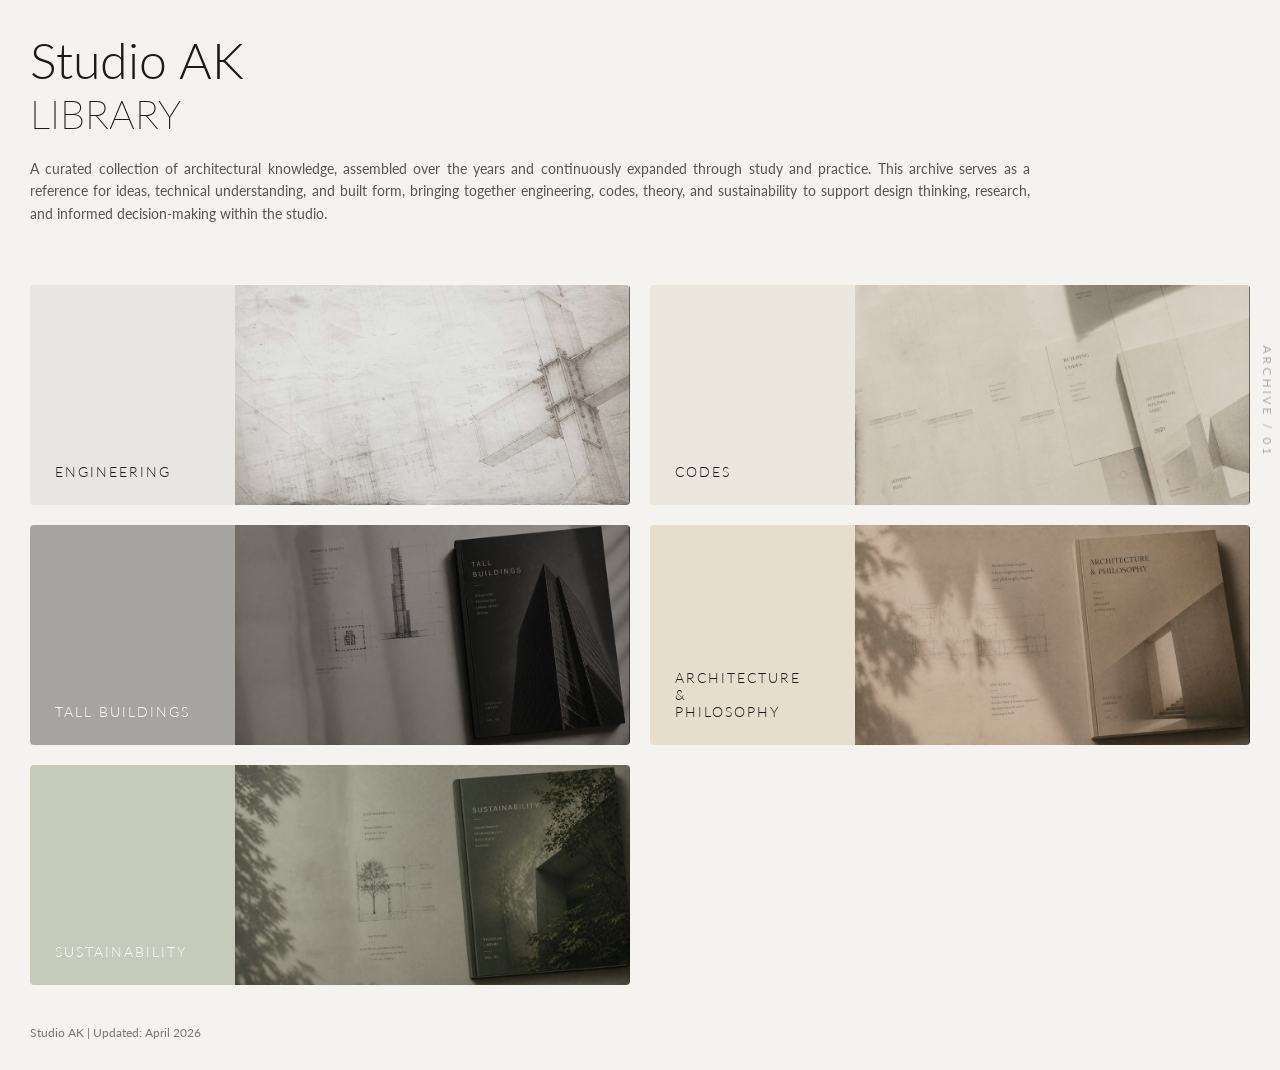
==== index.html @ ef38e957 "Create index.html" ====
<!DOCTYPE html>
<html lang="en">
<head>
<meta charset="UTF-8">
<meta name="viewport" content="width=device-width, initial-scale=1.0">
<title>Studio AK Library</title>

<!-- CSS -->
<link rel="stylesheet" href="styles.css">

<!-- Google Fonts -->
<link href="https://fonts.googleapis.com/css2?family=Playfair+Display:wght@400;600&family=Inter:wght@300;400&display=swap" rel="stylesheet">
<link href="https://fonts.googleapis.com/css2?family=Lato:ital,wght@0,100;0,300;0,400;0,700;0,900;1,100;1,300;1,400;1,700;1,900&display=swap" rel="stylesheet">

</head>



<body>

<div class="container">

    <!-- HERO -->
    <div class="hero">
        <a href="Index.html" class="hero-brand-link">
        <h1>Studio AK</h1> 
        <h2>LIBRARY</h2>  
        </a>
        <p>
            A curated collection of architectural knowledge, assembled over the years and continuously expanded through study and practice. This archive serves as a reference for ideas, technical understanding, and built form, bringing together engineering, codes, theory, and sustainability to support design thinking, research, and informed decision-making within the studio.
        </p>
    </div>

    <!-- GRID -->
    <div class="grid">

        <a href="engineering.html" class="tile engineering">
            <span>ENGINEERING</span>
        </a>

        <a href="codes.html" class="tile codes">
            <span>CODES</span>
        </a>

        <a href="tall.html" class="tile tall">
            <span>TALL BUILDINGS</span>
        </a>

        <a href="philosophy.html" class="tile philosophy">
            <span>ARCHITECTURE <br> & <br>PHILOSOPHY</span>
        </a>

        <a href="sustainability.html" class="tile sustainability">
            <span>SUSTAINABILITY</span>
        </a>

    </div>

    <!-- FOOTER -->
    <div class="footer">
        <div>Studio AK | Updated: April 2026</div>
        
    </div>

</div>

<div class="side-text">ARCHIVE / 01</div>

</body>
</html>
---- styles.css ----
/* RESET */
* {
    margin: 0;
    padding: 0;
    box-sizing: border-box;
}

/* BODY */
body {
    font-family: "Lato", sans-serif;
    background: #f5f3ef;
    color: #1a1a1a;
    padding: 30px;
}

/* CONTAINER */
.container {
    max-width: 1400px;
    width: 100%;
    margin: auto;
}

/* HERO */
.hero h1 {
  font-family: "Lato", sans-serif;
  font-weight: 300;
  font-style: normal;
  font-size: 50px;
}

.hero h2 {
  font-family: "Lato", sans-serif;
  font-weight: 200;
  font-style: normal;
  font-size: 40px;
}

.hero p {
    margin-top: 20px;
    max-width: 1000px;
    font-size: 14px;
    line-height: 1.6;
    color: #555;
    text-align: justify;
    text-justify: inter-word;   
    hyphens: auto;
}

/* HERO - subpage */
.hero-subpage {
    display: flex;
    align-items: center;
    gap: 32px;
}

.hero-brand {
    display: flex;
    flex-direction: column;
}

.hero-brand-link {
    text-decoration: none;
    color: inherit;
    display: inline-block;
}

.hero-brand-link:hover h1,
.hero-brand-link:hover h2 {
    opacity: 0.6;
    transition: opacity 0.2s ease;
}

.hero-divider {
    width: 1px;
    height: 72px;
    background-color: #bbb;
     flex-shrink: 0;
}

.hero-category {
    font-family: "Lato", sans-serif;
    font-weight: 400;
    font-size: 30px;
    letter-spacing: 4px;
    margin: 0;
    color: #575656;
    
}

/* GRID */
.grid {
    font-family: "Lato", sans-serif;
    font-weight: 300;
    font-style: bold;
    margin-top: 60px;
    display: grid;
    grid-template-columns: repeat(2, 1fr);
    grid-auto-rows: 220px;
    gap: 20px;
    
}

/* BOOK GRID */
.book-grid {
    margin-top: 50px;
    display: grid;
    grid-template-columns: repeat(4, 1fr);
    gap: 60px 5px;
}

/* BOOK ITEM */
.book {
    display: flex;
    flex-direction: column;
}

/* IMAGE */
.book img {
    width: 100%;
    aspect-ratio: 2 / 3;  
    width: 160px;
    height:250px;
    object-fit:scale-down;
    border-radius: 1px;
    transition: transform 0.3s ease;
}

/* TITLE */
.book p {
    margin-top: 0px;
    width: 160px;
    text-align: center;
    font-size: 13px;
    line-height: 1.4;
    color: #444;
}

/* HOVER */
.book:hover img {
    transform: scale(1.03);
}

/* TILE */
.tile {
    position: relative;
    padding: 25px;
    display: flex;
    align-items: flex-end;
    text-decoration: none;
    color: inherit;
    overflow: hidden;
    border-radius: 4px;
    transition: transform 0.3s ease;
    
}

.tile span {
    font-size: 14px;
    letter-spacing: 2px;
    z-index: 1; /* keeps text above overlay */
}

/* SUBTLE OVERLAY LAYER */
.tile::after {
    content: "";
    position: absolute;
    inset: 0;
    background: rgba(0, 0, 0, 0.05);
    opacity: 0;
    transition: opacity 0.3s ease;
}

/* HOVER */
.tile:hover {
    transform: translateY(-3px);
}

.tile:hover::after {
    opacity: 1;
}

/* CATEGORY COLORS */
.engineering { background: #bfc2c0; }
.codes { background: #e8e3d9; }
.tall { background: #2c2c2c; color: #ffffff; }
.philosophy { background: #d9c7aa; }

.sustainability {
    background: #7c8a6a;
    color: #ffffff;
    grid-column: span 2;
}

/* CATEGORY IMAGES */
.engineering {
    background-image: url('images/engineering.jpg');
    background-color: hwb(150 48% 51% / 0.11);
    background-blend-mode: multiply;
    background-size:contain;
    background-position: right;
    background-repeat: no-repeat;
    background-repeat: no-repeat;
}

.codes {
    background-image: url('images/codes.jpg');
    background-color: #e8e3d9c2;
    background-blend-mode: multiply;
    background-size:contain;
    background-position: right;
    background-repeat: no-repeat;
    background-repeat: no-repeat;
}

.tall {
    background-image: url('images/tall.jpg');
    background-color: #2c2c2c65;
    background-blend-mode: multiply;
    color: white;
    background-size:contain;
    background-position: right;
    background-repeat: no-repeat;
    background-repeat: no-repeat;
}

.philosophy {
    background-image: url('images/philosophy.jpg');
    background-color: #d9c7aa7e;
    background-blend-mode: multiply;
    background-size:contain;
    background-position: right;
    background-repeat: no-repeat;
    background-repeat: no-repeat;
}

.sustainability {
    background-image: url('images/sustainability.jpg');
    background-color: #7c8a6a62;
    background-blend-mode: multiply;
    color: white;
    grid-column: span 1;
    background-size:contain;
    background-position: right;
    background-repeat: no-repeat;
    background-repeat: no-repeat;
}

/* FOOTER */
.footer {
    margin-top: 40px;
    display: flex;
    justify-content: space-between;
    font-size: 12px;
    color: #777;
}

/* SIDE TEXT */
.side-text {
    position: fixed;
    right: 20px;
    top: 50%;
    transform: rotate(90deg) translateY(-50%);
    transform-origin: right;
    font-size: 12px;
    letter-spacing: 3px;
    color: #aaa;
}

/* RESPONSIVE */
@media (max-width: 900px) {
    body {
        padding: 30px;
    }

    .hero h1 {
        font-size: 48px;
    }

    .grid {
        grid-template-columns: 1fr;
    }

    .sustainability {
        grid-column: span 1;
    }

    .side-text {
        display: none;
    }
}
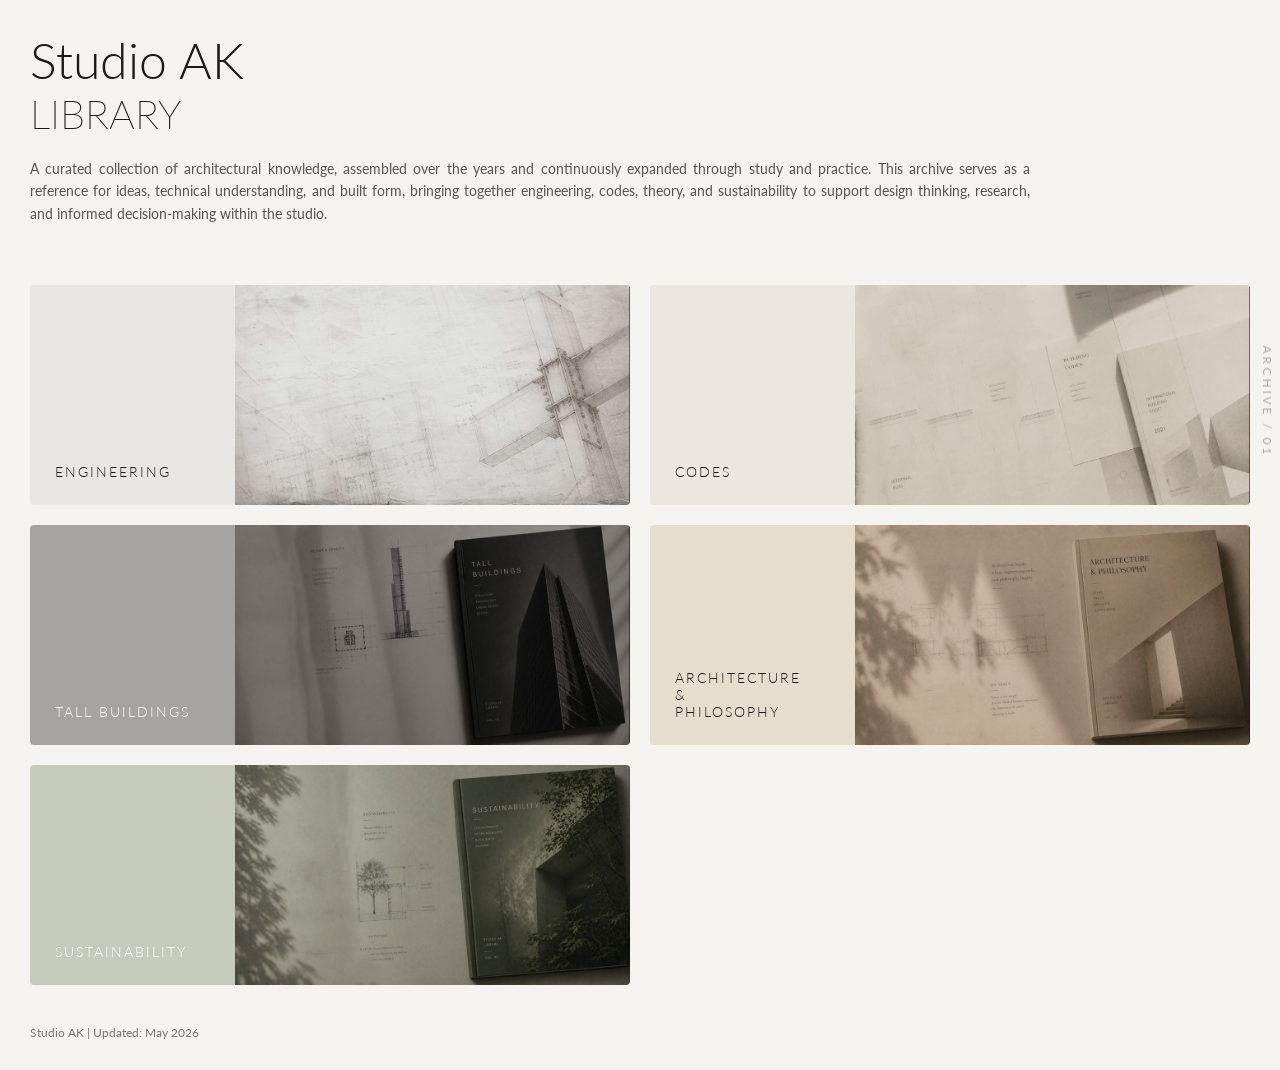
==== commit 912bd0fd: "added books,fixed names may 2026" ====
--- a/index.html
+++ b/index.html
@@ -50,15 +50,16 @@
             <span>ARCHITECTURE <br> & <br>PHILOSOPHY</span>
         </a>
 
-        <a href="sustainability.html" class="tile sustainability">
+        <a href="sustain.html" class="tile sustainability">
             <span>SUSTAINABILITY</span>
         </a>
+        
 
     </div>
 
     <!-- FOOTER -->
     <div class="footer">
-        <div>Studio AK | Updated: April 2026</div>
+        <div>Studio AK | Updated: May 2026</div>
         
     </div>
 
